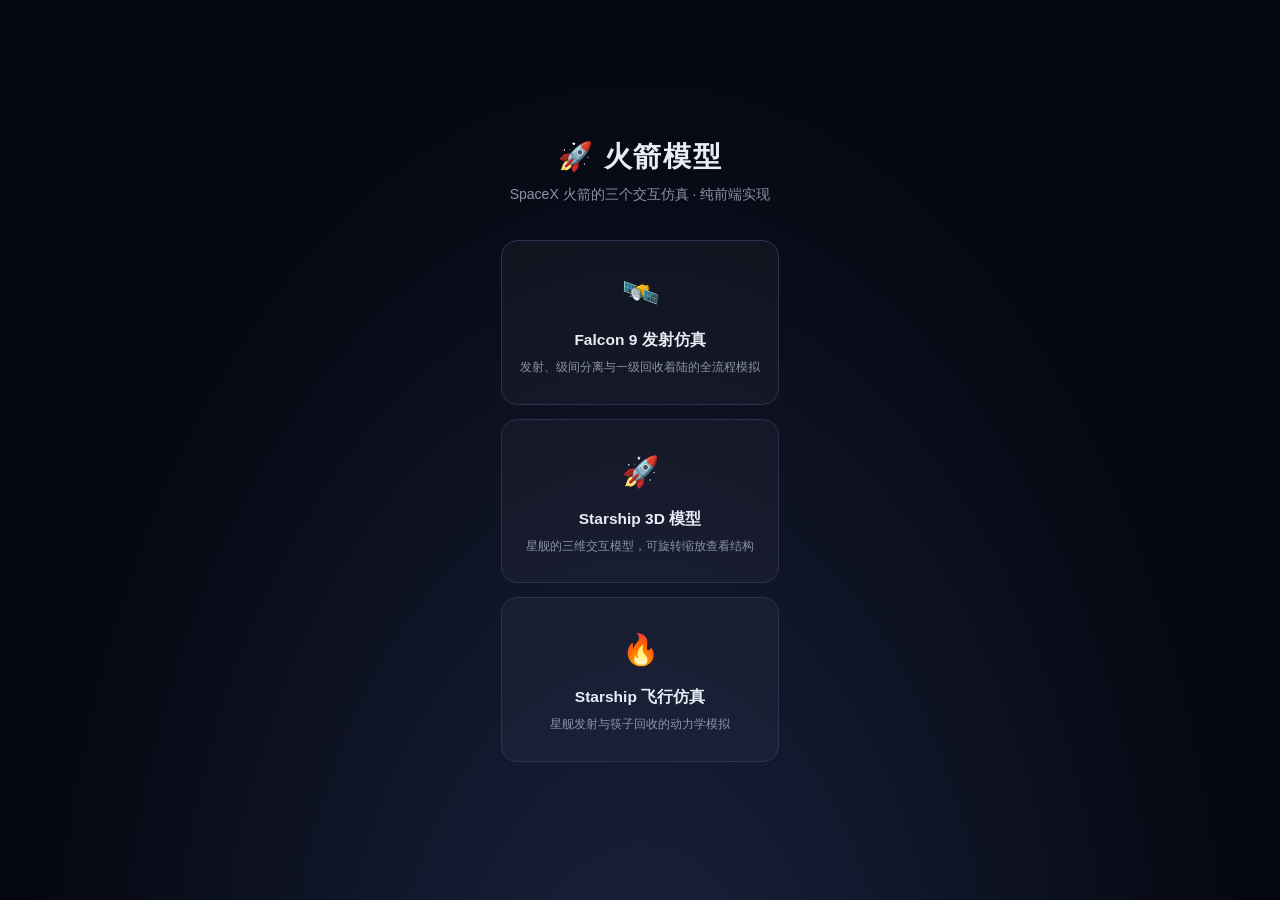
==== index.html @ 9699e44b "入口页：三个仿真的启动菜单（用于 GitHub Pages）" ====
<!doctype html>
<html lang="zh-CN">
<head>
<meta charset="utf-8">
<meta name="viewport" content="width=device-width,initial-scale=1">
<title>火箭模型 · SpaceX 仿真合集</title>
<style>
  :root{color-scheme:dark}
  *{margin:0;padding:0;box-sizing:border-box}
  body{
    min-height:100vh;display:flex;align-items:center;justify-content:center;
    background:radial-gradient(ellipse at 50% 120%,#1a2340 0%,#05070f 70%);
    font-family:-apple-system,"PingFang SC","Microsoft YaHei",sans-serif;color:#e8ecf5;
  }
  .wrap{max-width:720px;padding:48px 24px;text-align:center}
  h1{font-size:28px;letter-spacing:.06em;margin-bottom:10px}
  p.sub{color:#8b93a8;font-size:14px;margin-bottom:36px}
  .cards{display:grid;grid-template-columns:repeat(auto-fit,minmax(200px,1fr));gap:14px}
  a.card{
    display:block;padding:26px 18px;border:1px solid #2a3452;border-radius:16px;
    background:rgba(255,255,255,.03);text-decoration:none;color:inherit;
    transition:transform .25s,border-color .25s,background .25s;
  }
  a.card:hover{transform:translateY(-4px);border-color:#5a7bd8;background:rgba(90,123,216,.08)}
  .card .ic{font-size:30px;display:block;margin-bottom:12px}
  .card b{font-size:15.5px;display:block;margin-bottom:6px}
  .card span{font-size:12px;color:#8b93a8;line-height:1.7}
</style>
</head>
<body>
<div class="wrap">
  <h1>🚀 火箭模型</h1>
  <p class="sub">SpaceX 火箭的三个交互仿真 · 纯前端实现</p>
  <div class="cards">
    <a class="card" href="falcon9_sim.html"><span class="ic">🛰️</span><b>Falcon 9 发射仿真</b><span>发射、级间分离与一级回收着陆的全流程模拟</span></a>
    <a class="card" href="starship_3d.html"><span class="ic">🚀</span><b>Starship 3D 模型</b><span>星舰的三维交互模型，可旋转缩放查看结构</span></a>
    <a class="card" href="starship_sim.html"><span class="ic">🔥</span><b>Starship 飞行仿真</b><span>星舰发射与筷子回收的动力学模拟</span></a>
  </div>
</div>
</body>
</html>
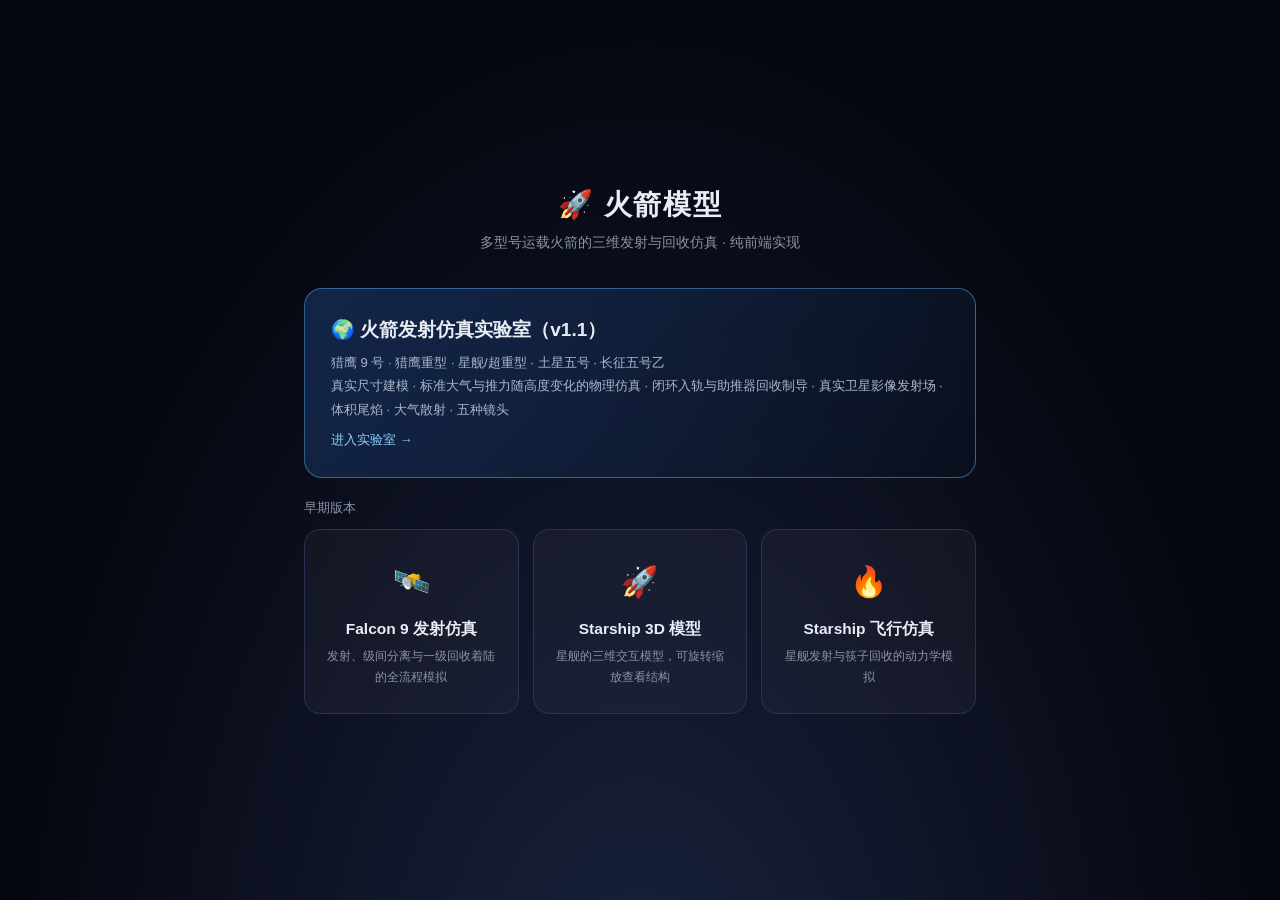
==== commit 0708e46d: "v1.1: 火箭发射仿真实验室（lab/） - 五型火箭真实尺寸程序化建模：猎鹰 9 号、猎鹰重型、星舰/超重型、土星五号、长征五号乙 - 物理飞行仿真：USSA-1976 大气、推力随环境压强变化、" ====
--- a/index.html
+++ b/index.html
@@ -25,12 +25,24 @@
   .card .ic{font-size:30px;display:block;margin-bottom:12px}
   .card b{font-size:15.5px;display:block;margin-bottom:6px}
   .card span{font-size:12px;color:#8b93a8;line-height:1.7}
+  a.hero{display:block;margin-bottom:22px;padding:28px 26px;border-radius:18px;text-decoration:none;color:inherit;text-align:left;
+    border:1px solid rgba(95,184,255,.45);background:linear-gradient(135deg,rgba(40,90,170,.35),rgba(10,16,30,.6));transition:transform .25s,border-color .25s}
+  a.hero:hover{transform:translateY(-3px);border-color:#8fd0ff}
+  a.hero b{font-size:19px;display:block;margin-bottom:8px}
+  a.hero span{font-size:13px;color:#a9b6cc;line-height:1.8;display:block}
+  a.hero i{font-style:normal;display:inline-block;margin-top:10px;color:#8fd0ff;font-size:13px}
+  .old{color:#8b93a8;font-size:12.5px;margin:6px 0 12px;text-align:left}
 </style>
 </head>
 <body>
 <div class="wrap">
   <h1>🚀 火箭模型</h1>
-  <p class="sub">SpaceX 火箭的三个交互仿真 · 纯前端实现</p>
+  <p class="sub">多型号运载火箭的三维发射与回收仿真 · 纯前端实现</p>
+  <a class="hero" href="lab/"><b>🌍 火箭发射仿真实验室（v1.1）</b>
+    <span>猎鹰 9 号 · 猎鹰重型 · 星舰/超重型 · 土星五号 · 长征五号乙<br>
+    真实尺寸建模 · 标准大气与推力随高度变化的物理仿真 · 闭环入轨与助推器回收制导 · 真实卫星影像发射场 · 体积尾焰 · 大气散射 · 五种镜头</span>
+    <i>进入实验室 →</i></a>
+  <p class="old">早期版本</p>
   <div class="cards">
     <a class="card" href="falcon9_sim.html"><span class="ic">🛰️</span><b>Falcon 9 发射仿真</b><span>发射、级间分离与一级回收着陆的全流程模拟</span></a>
     <a class="card" href="starship_3d.html"><span class="ic">🚀</span><b>Starship 3D 模型</b><span>星舰的三维交互模型，可旋转缩放查看结构</span></a>
